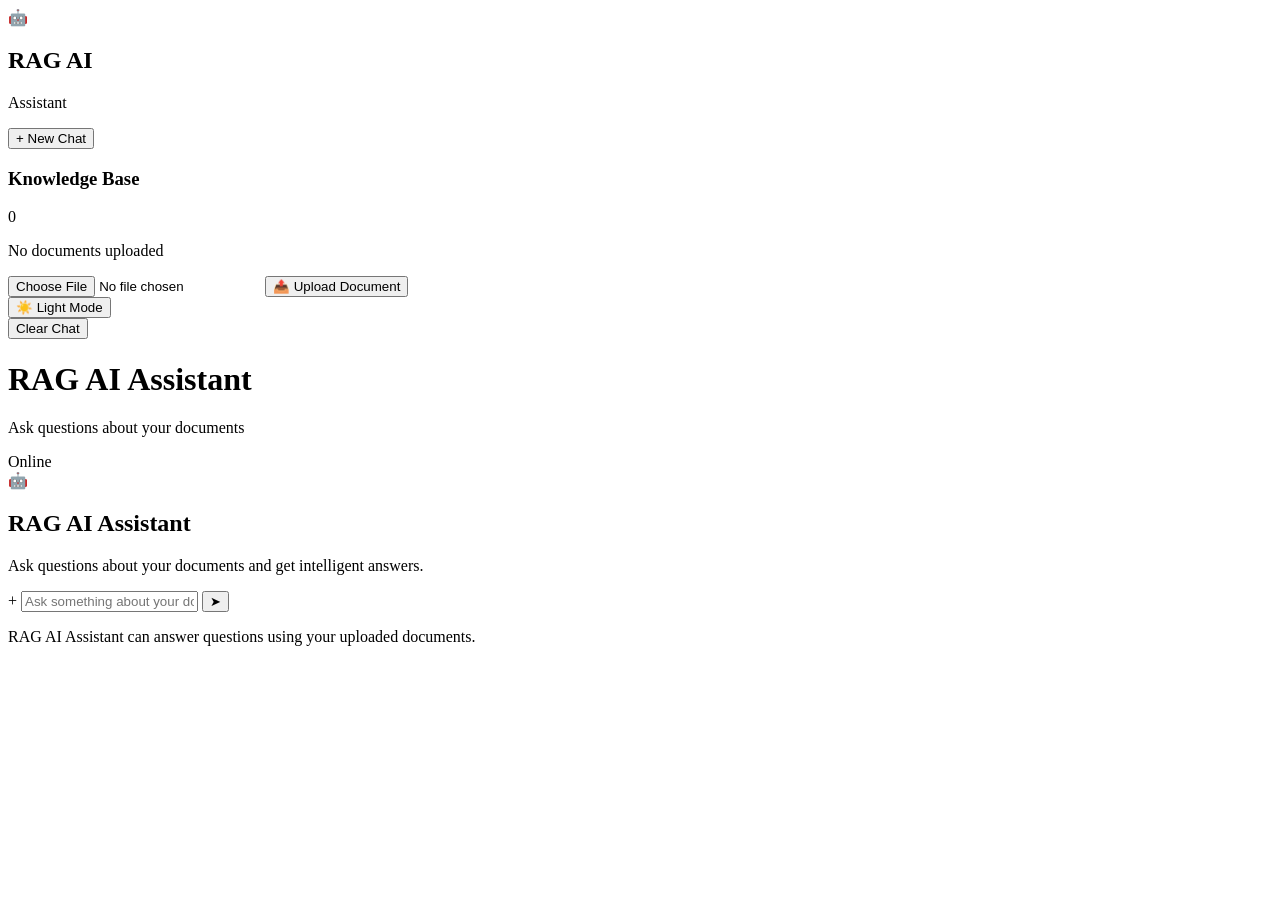
==== index.html @ 44c788e3 "Create index.html" ====
<!DOCTYPE html>
<html lang="en">

<head>
    <meta charset="UTF-8">

    <meta
        name="viewport"
        content="width=device-width, initial-scale=1.0"
    >

    <title>RAG AI Assistant</title>

    <link rel="stylesheet" href="style.css">
</head>

<body>

    <div class="app">

        <!-- SIDEBAR -->
        <aside class="sidebar">

            <!-- BRAND -->
            <div class="sidebar-header">
                <div class="brand-container">
                    <div class="brand-icon">🤖</div>

                    <div class="brand-text">
                        <h2>RAG AI</h2>
                        <p>Assistant</p>
                    </div>
                </div>
            </div>

            <!-- NEW CHAT -->
            <button
                id="newChatButton"
                class="new-chat-button"
                type="button"
            >
                <span class="new-chat-icon">+</span>
                <span>New Chat</span>
            </button>

            <!-- KNOWLEDGE BASE -->
            <div class="document-section">

                <div class="document-section-header">
                    <h3>Knowledge Base</h3>

                    <span
                        id="documentCount"
                        class="document-count"
                    >0</span>
                </div>

                <div
                    id="documentList"
                    class="document-list"
                >
                    <p class="empty-documents">
                        No documents uploaded
                    </p>
                </div>

            </div>

            <!-- SIDEBAR ACTIONS -->
            <div class="sidebar-actions">

                <!-- UPLOAD DOCUMENT -->
                <div class="upload-section">

                    <input
                        type="file"
                        id="fileInput"
                        accept=".pdf,.txt"
                    >

                    <button
                        id="uploadButton"
                        class="sidebar-action-button"
                        type="button"
                    >
                        <span class="action-icon">📤</span>
                        <span>Upload Document</span>
                    </button>

                    <div
                        id="uploadStatus"
                        class="upload-status"
                    ></div>

                </div>

                <!-- THEME -->
                <button
                    id="themeToggle"
                    class="sidebar-action-button"
                    type="button"
                >
                    <span
                        id="themeIcon"
                        class="action-icon"
                    >☀️</span>

                    <span id="themeText">Light Mode</span>
                </button>

            </div>

            <!-- CLEAR CHAT -->
            <button
                id="clearChatButton"
                class="clear-button"
                type="button"
            >
                Clear Chat
            </button>

        </aside>

        <!-- MAIN CONTENT -->
        <main class="main">

            <!-- CHAT HEADER -->
            <header class="chat-header">

                <div>
                    <h1>RAG AI Assistant</h1>
                    <p>Ask questions about your documents</p>
                </div>

                <div class="online-status">
                    <span class="online-dot"></span>
                    <span>Online</span>
                </div>

            </header>

            <!-- CHAT MESSAGES -->
            <section
                id="chatMessages"
                class="chat-messages"
            >

                <div class="welcome-container">

                    <div class="welcome-icon">🤖</div>

                    <h2>RAG AI Assistant</h2>

                    <p>
                        Ask questions about your documents
                        and get intelligent answers.
                    </p>

                </div>

            </section>

            <!-- QUESTION INPUT -->
            <div class="input-area">

                <div class="input-container">

                    <span class="input-plus">+</span>

                    <input
                        type="text"
                        id="questionInput"
                        placeholder="Ask something about your documents..."
                        autocomplete="off"
                    >

                    <button
                        id="askButton"
                        class="ask-button"
                        type="button"
                    >
                        ➤
                    </button>

                </div>

                <p class="input-hint">
                    RAG AI Assistant can answer questions using your uploaded documents.
                </p>

            </div>

            <!-- =========================================
                 IN-APP DOCUMENT VIEWER
                 Hidden until the user clicks View.
                 ========================================= -->
            <section
                id="documentViewer"
                class="document-viewer"
                hidden
                aria-label="Document viewer"
            >

                <div class="document-viewer-header">

                    <div class="document-viewer-heading">
                        <span>📄</span>

                        <h2
                            id="documentViewerTitle"
                        >
                            Document Preview
                        </h2>
                    </div>

                    <button
                        id="closeDocumentViewer"
                        class="close-document-viewer"
                        type="button"
                    >
                        ← Back to Chat
                    </button>

                </div>

                <div
                    id="documentViewerContent"
                    class="document-viewer-content"
                >
                    <p>Select a document to preview it.</p>
                </div>

            </section>

        </main>

    </div>

    <script src="script.js"></script>

</body>
</html>
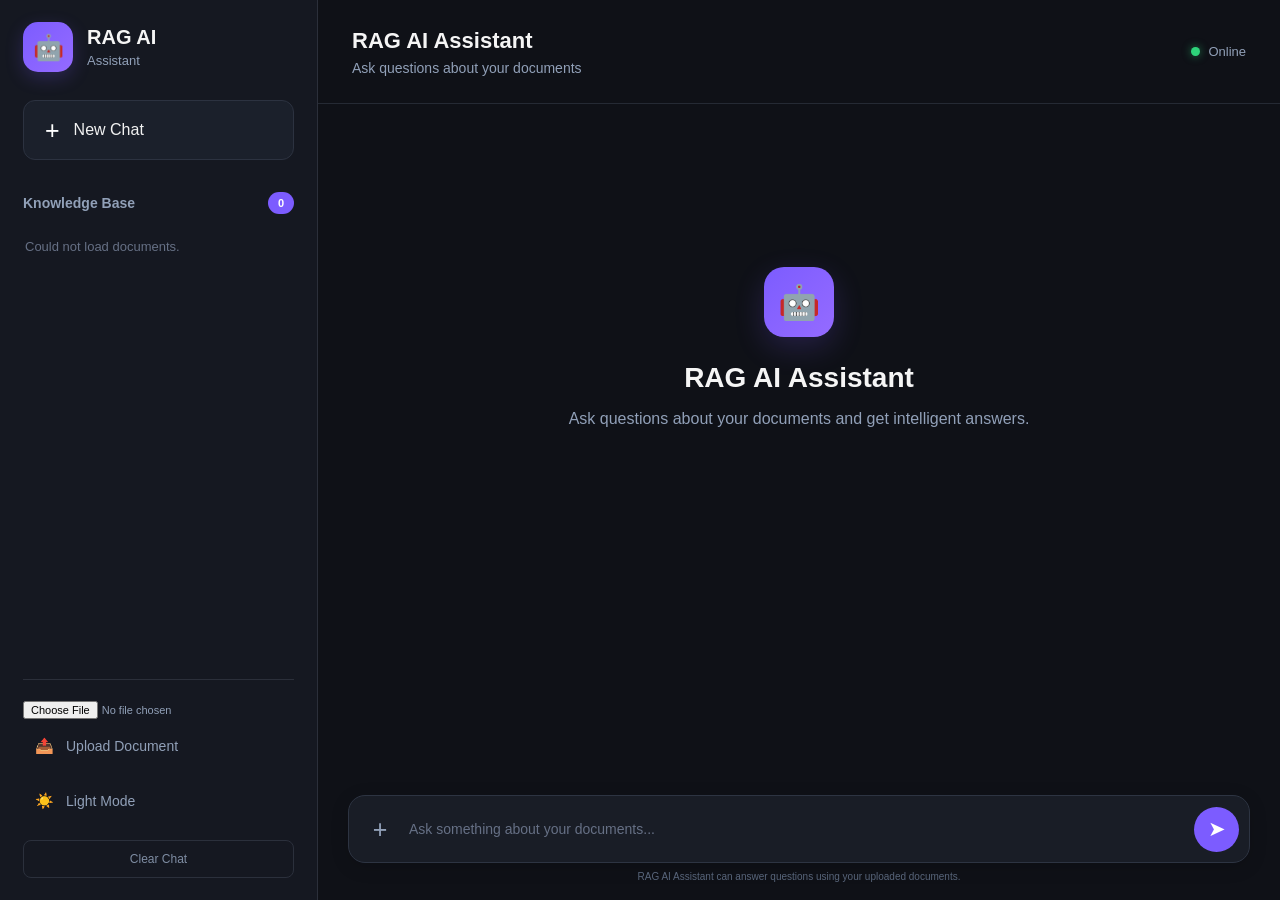
==== commit d359f491: "Update index.html" ====
--- a/index.html
+++ b/index.html
@@ -241,3 +241,5 @@
 
 </body>
 </html>
+
+
--- a/style.css
+++ b/style.css
@@ -0,0 +1,1316 @@
+/* ==================================================
+RESET
+================================================== */
+
+* {
+  margin: 0;
+  padding: 0;
+  box-sizing: border-box;
+  }
+
+html,
+body {
+width: 100%;
+height: 100%;
+}
+
+body {
+font-family: Arial, Helvetica, sans-serif;
+background: #0f1117;
+color: #f5f5f5;
+
+
+--sidebar-background: #151821;
+--sidebar-border: #2b2f3a;
+--main-background: #0f1117;
+--header-background: #0f1117;
+--text-primary: #f5f5f5;
+--text-secondary: #91a0b8;
+--text-muted: #667085;
+--input-background: #191d26;
+--input-border: #2d3442;
+--document-background: transparent;
+--document-hover: #1d2230;
+--source-background: #181c24;
+--source-border: #2c3340;
+--user-background: #1c2230;
+--accent: #7c5cff;
+--accent-hover: #6d4ff0;
+--success: #2ed47a;
+--scrollbar: #3c4352;
+
+overflow: hidden;
+
+
+}
+
+/* ==================================================
+APP
+================================================== */
+
+.app {
+display: flex;
+width: 100%;
+height: 100vh;
+overflow: hidden;
+}
+
+/* ==================================================
+SIDEBAR
+================================================== */
+
+.sidebar {
+width: 318px;
+min-width: 318px;
+height: 100vh;
+background: var(--sidebar-background);
+border-right: 1px solid var(--sidebar-border);
+color: var(--text-primary);
+padding: 22px 23px;
+display: flex;
+flex-direction: column;
+overflow-y: auto;
+}
+
+/* ==================================================
+SIDEBAR HEADER
+================================================== */
+
+.sidebar-header {
+padding: 0;
+margin: 0 0 28px;
+border: none;
+}
+
+.brand-container {
+display: flex;
+align-items: center;
+gap: 14px;
+}
+
+.brand-icon {
+width: 50px;
+height: 50px;
+border-radius: 15px;
+background: linear-gradient(135deg, #7c5cff, #956bff);
+display: flex;
+align-items: center;
+justify-content: center;
+font-size: 25px;
+flex-shrink: 0;
+box-shadow: 0 6px 18px rgba(124, 92, 255, 0.22);
+}
+
+.brand-text h2 {
+font-size: 20px;
+font-weight: 700;
+color: #f5f5f5;
+margin-bottom: 4px;
+}
+
+.brand-text p {
+color: #91a0b8;
+font-size: 13px;
+}
+
+/* ==================================================
+NEW CHAT
+================================================== */
+
+.new-chat-button {
+width: 100%;
+height: 60px;
+border-radius: 12px;
+background: #1b202b;
+border: 1px solid #2c3240;
+color: #f1f1f1;
+display: flex;
+align-items: center;
+gap: 14px;
+padding: 0 21px;
+font-size: 16px;
+font-weight: 500;
+margin-bottom: 32px;
+text-align: left;
+cursor: pointer;
+}
+
+.new-chat-button:hover {
+background: #222735;
+border-color: #3a4150;
+}
+
+.new-chat-icon {
+font-size: 25px;
+font-weight: 300;
+line-height: 1;
+color: #ffffff;
+}
+
+/* ==================================================
+DOCUMENT SECTION
+================================================== */
+
+.document-section {
+margin: 0;
+flex: 1;
+min-height: 0;
+}
+
+.document-section-header {
+display: flex;
+align-items: center;
+justify-content: space-between;
+margin-bottom: 17px;
+}
+
+.document-section-header h3 {
+font-size: 14px;
+font-weight: 600;
+color: #91a0b8;
+}
+
+.document-count {
+min-width: 26px;
+height: 22px;
+padding: 0 7px;
+border-radius: 11px;
+background: #7c5cff;
+color: white;
+display: flex;
+align-items: center;
+justify-content: center;
+font-size: 11px;
+font-weight: 700;
+}
+
+/* ==================================================
+DOCUMENT LIST
+================================================== */
+
+.document-list {
+display: flex;
+flex-direction: column;
+gap: 4px;
+}
+
+.document-item {
+width: 100%;
+min-height: 43px;
+padding: 9px 10px;
+background: transparent;
+border: 1px solid transparent;
+border-radius: 8px;
+color: #9aa8bd;
+display: flex;
+align-items: center;
+gap: 9px;
+transition: 0.2s ease;
+}
+
+.document-item:hover {
+background: var(--document-hover);
+border-color: #282f3c;
+}
+
+.document-item::before {
+content: "📄";
+font-size: 15px;
+flex-shrink: 0;
+}
+
+.document-item span {
+flex: 1;
+min-width: 0;
+overflow: hidden;
+text-overflow: ellipsis;
+white-space: nowrap;
+font-size: 13px;
+color: #91a0b8;
+}
+
+/* ==================================================
+VIEW DOCUMENT BUTTON
+================================================== */
+
+.view-document-button {
+flex-shrink: 0;
+padding: 5px 9px;
+margin-left: 8px;
+border: 1px solid #7c5cff;
+border-radius: 6px;
+background: #7c5cff;
+color: #ffffff;
+font-size: 12px;
+cursor: pointer;
+transition: background 0.2s ease;
+}
+
+.view-document-button:hover {
+background: #6d4ff0;
+}
+
+/* ==================================================
+DELETE DOCUMENT BUTTON
+================================================== */
+
+.delete-document-button {
+flex-shrink: 0;
+width: 27px;
+height: 27px;
+border: none;
+background: transparent;
+color: #768196;
+font-size: 14px;
+cursor: pointer;
+padding: 0;
+border-radius: 6px;
+display: flex;
+align-items: center;
+justify-content: center;
+opacity: 0;
+transition: 0.2s ease;
+}
+
+.document-item:hover .delete-document-button {
+opacity: 1;
+}
+
+.delete-document-button:hover {
+background: rgba(239, 68, 68, 0.12);
+color: #ef4444;
+}
+
+.delete-document-button:disabled {
+opacity: 0.5;
+cursor: not-allowed;
+}
+
+/* ==================================================
+EMPTY DOCUMENTS
+================================================== */
+
+.empty-documents {
+color: #667085;
+font-size: 13px;
+padding: 8px 2px;
+}
+
+/* ==================================================
+SIDEBAR ACTIONS
+================================================== */
+
+.sidebar-actions {
+border-top: 1px solid #2b2f3a;
+padding-top: 20px;
+margin-top: 20px;
+display: flex;
+flex-direction: column;
+gap: 6px;
+}
+
+/* ==================================================
+UPLOAD SECTION
+================================================== */
+
+.upload-section {
+width: 100%;
+}
+
+#fileInput {
+width: 100%;
+margin-bottom: 6px;
+color: #91a0b8;
+font-size: 11px;
+background: transparent;
+}
+
+/* ==================================================
+SIDEBAR ACTION BUTTON
+================================================== */
+
+.sidebar-action-button {
+width: 100%;
+min-height: 42px;
+padding: 9px 10px;
+border-radius: 8px;
+background: transparent;
+color: #91a0b8;
+border: 1px solid transparent;
+display: flex;
+align-items: center;
+gap: 12px;
+font-size: 14px;
+text-align: left;
+cursor: pointer;
+transition: 0.2s ease;
+}
+
+.sidebar-action-button:hover {
+background: #1d2230;
+color: #dce3ef;
+}
+
+.action-icon {
+width: 20px;
+display: flex;
+align-items: center;
+justify-content: center;
+font-size: 15px;
+}
+
+/* ==================================================
+UPLOAD STATUS
+================================================== */
+
+.upload-status {
+margin-top: 7px;
+font-size: 11px;
+line-height: 1.5;
+color: #7f8da3;
+}
+
+/* ==================================================
+CLEAR BUTTON
+================================================== */
+
+.clear-button {
+width: 100%;
+margin-top: 18px;
+padding: 11px;
+border-radius: 8px;
+background: transparent;
+color: #7f8da3;
+border: 1px solid #2b303c;
+font-size: 12px;
+cursor: pointer;
+transition: 0.2s ease;
+}
+
+.clear-button:hover {
+background: #1d2230;
+color: #dce3ef;
+}
+
+/* ==================================================
+MAIN
+================================================== */
+
+.main {
+flex: 1;
+min-width: 0;
+height: 100vh;
+display: flex;
+flex-direction: column;
+background: var(--main-background);
+overflow: hidden;
+}
+
+/* ==================================================
+CHAT HEADER
+================================================== */
+
+.chat-header {
+height: 104px;
+flex-shrink: 0;
+padding: 0 34px;
+background: var(--header-background);
+border-bottom: 1px solid #252a34;
+display: flex;
+align-items: center;
+justify-content: space-between;
+}
+
+.chat-header h1 {
+font-size: 22px;
+font-weight: 700;
+color: var(--text-primary);
+margin-bottom: 6px;
+}
+
+.chat-header p {
+color: var(--text-secondary);
+font-size: 14px;
+}
+
+/* ==================================================
+ONLINE STATUS
+================================================== */
+
+.online-status {
+display: flex;
+align-items: center;
+gap: 8px;
+color: #91a0b8;
+font-size: 13px;
+}
+
+.online-dot {
+width: 9px;
+height: 9px;
+border-radius: 50%;
+background: var(--success);
+box-shadow: 0 0 8px rgba(46, 212, 122, 0.55);
+}
+
+/* ==================================================
+CHAT
+================================================== */
+
+.chat-messages {
+flex: 1;
+min-height: 0;
+overflow-y: auto;
+padding: 40px 30px 150px;
+}
+
+/* ==================================================
+WELCOME
+================================================== */
+
+.welcome-container {
+min-height: 100%;
+display: flex;
+flex-direction: column;
+align-items: center;
+justify-content: center;
+text-align: center;
+padding-bottom: 90px;
+}
+
+.welcome-icon {
+width: 70px;
+height: 70px;
+border-radius: 20px;
+background: linear-gradient(135deg, #7c5cff, #956bff);
+display: flex;
+align-items: center;
+justify-content: center;
+font-size: 34px;
+margin-bottom: 25px;
+box-shadow: 0 10px 30px rgba(124, 92, 255, 0.2);
+}
+
+.welcome-container h2 {
+font-size: 28px;
+font-weight: 700;
+color: var(--text-primary);
+margin-bottom: 12px;
+}
+
+.welcome-container p {
+color: var(--text-secondary);
+font-size: 16px;
+max-width: 600px;
+line-height: 1.6;
+}
+
+/* ==================================================
+MESSAGE
+================================================== */
+
+.message {
+width: 100%;
+max-width: 900px;
+margin: 0 auto 30px;
+animation: messageAppear 0.25s ease;
+}
+
+@keyframes messageAppear {
+from {
+opacity: 0;
+transform: translateY(5px);
+}
+
+
+to {
+    opacity: 1;
+    transform: translateY(0);
+}
+
+
+}
+
+/* ==================================================
+MESSAGE LABEL
+================================================== */
+
+.message-label {
+font-size: 12px;
+font-weight: 700;
+margin-bottom: 9px;
+color: #91a0b8;
+}
+
+.assistant-message .message-label {
+color: #9b83ff;
+}
+
+.user-message .message-label {
+color: #91a0b8;
+}
+
+/* ==================================================
+MESSAGE CONTENT
+================================================== */
+
+.message-content {
+line-height: 1.75;
+font-size: 15px;
+color: var(--text-primary);
+overflow-wrap: anywhere;
+}
+
+.user-message .message-content {
+display: inline-block;
+background: var(--user-background);
+border: 1px solid #293140;
+padding: 12px 16px;
+border-radius: 12px;
+max-width: 90%;
+color: #e5e7eb;
+}
+
+/* ==================================================
+SOURCES
+================================================== */
+
+.sources {
+margin-top: 20px;
+max-width: 560px;
+}
+
+.sources-title {
+font-size: 12px;
+font-weight: 700;
+color: #91a0b8;
+margin-bottom: 9px;
+}
+
+.source-card {
+border: 1px solid var(--source-border);
+background: var(--source-background);
+border-radius: 9px;
+padding: 11px 13px;
+margin-bottom: 7px;
+transition: 0.2s ease;
+}
+
+.source-card:hover {
+border-color: #3a4250;
+background: #1c212b;
+}
+
+.source-file {
+font-size: 12px;
+font-weight: 600;
+color: #dce3ef;
+}
+
+.source-location {
+font-size: 11px;
+color: #758298;
+margin-top: 4px;
+}
+
+/* ==================================================
+THINKING INDICATOR
+================================================== */
+
+.thinking-container {
+display: flex;
+align-items: center;
+gap: 8px;
+color: #91a0b8;
+}
+
+.thinking-text {
+font-size: 14px;
+}
+
+.thinking-dots {
+display: flex;
+gap: 4px;
+}
+
+.thinking-dot {
+width: 6px;
+height: 6px;
+background: #7c5cff;
+border-radius: 50%;
+animation: thinkingAnimation 1.4s infinite ease-in-out;
+}
+
+.thinking-dot:nth-child(1) {
+animation-delay: 0s;
+}
+
+.thinking-dot:nth-child(2) {
+animation-delay: 0.2s;
+}
+
+.thinking-dot:nth-child(3) {
+animation-delay: 0.4s;
+}
+
+@keyframes thinkingAnimation {
+0%,
+60%,
+100% {
+transform: translateY(0);
+opacity: 0.4;
+}
+
+
+30% {
+    transform: translateY(-5px);
+    opacity: 1;
+}
+
+
+}
+
+/* ==================================================
+INPUT AREA
+================================================== */
+
+.input-area {
+flex-shrink: 0;
+padding: 0 30px 18px;
+background: var(--main-background);
+}
+
+.input-container {
+width: 100%;
+max-width: 1055px;
+min-height: 68px;
+margin: 0 auto;
+padding: 8px 10px 8px 17px;
+display: flex;
+align-items: center;
+gap: 10px;
+background: var(--input-background);
+border: 1px solid var(--input-border);
+border-radius: 17px;
+box-shadow: 0 4px 18px rgba(0, 0, 0, 0.15);
+}
+
+.input-container:focus-within {
+border-color: #454d5d;
+box-shadow: 0 0 0 2px rgba(124, 92, 255, 0.08);
+}
+
+.input-plus {
+flex-shrink: 0;
+width: 28px;
+height: 28px;
+display: flex;
+align-items: center;
+justify-content: center;
+color: #91a0b8;
+font-size: 25px;
+font-weight: 300;
+}
+
+#questionInput {
+flex: 1;
+min-width: 0;
+height: 48px;
+padding: 0 5px;
+border: none;
+outline: none;
+background: transparent;
+color: var(--text-primary);
+font-size: 14px;
+}
+
+#questionInput::placeholder {
+color: #667085;
+}
+
+.ask-button {
+flex-shrink: 0;
+width: 45px;
+height: 45px;
+padding: 0;
+border: none;
+border-radius: 50%;
+background: var(--accent);
+color: white;
+display: flex;
+align-items: center;
+justify-content: center;
+font-size: 21px;
+font-weight: 400;
+cursor: pointer;
+transition: 0.2s ease;
+}
+
+.ask-button:hover {
+background: var(--accent-hover);
+transform: translateY(-1px);
+}
+
+.ask-button:disabled {
+opacity: 0.55;
+cursor: not-allowed;
+transform: none;
+}
+
+.input-hint {
+max-width: 1055px;
+margin: 8px auto 0;
+text-align: center;
+font-size: 10px;
+color: #58657a;
+}
+
+/* ==================================================
+SCROLLBAR
+================================================== */
+
+.chat-messages::-webkit-scrollbar,
+.sidebar::-webkit-scrollbar,
+.document-viewer-content::-webkit-scrollbar,
+.document-viewer-content pre::-webkit-scrollbar {
+width: 7px;
+height: 7px;
+}
+
+.chat-messages::-webkit-scrollbar-track,
+.sidebar::-webkit-scrollbar-track,
+.document-viewer-content::-webkit-scrollbar-track,
+.document-viewer-content pre::-webkit-scrollbar-track {
+background: transparent;
+}
+
+.chat-messages::-webkit-scrollbar-thumb,
+.sidebar::-webkit-scrollbar-thumb,
+.document-viewer-content::-webkit-scrollbar-thumb,
+.document-viewer-content pre::-webkit-scrollbar-thumb {
+background: var(--scrollbar);
+border-radius: 10px;
+}
+
+.chat-messages::-webkit-scrollbar-thumb:hover,
+.sidebar::-webkit-scrollbar-thumb:hover,
+.document-viewer-content::-webkit-scrollbar-thumb:hover,
+.document-viewer-content pre::-webkit-scrollbar-thumb:hover {
+background: #515a6b;
+}
+
+/* ==================================================
+LIGHT THEME
+================================================== */
+
+body.light-theme {
+--sidebar-background: #f8f9fb;
+--sidebar-border: #e1e5eb;
+--main-background: #ffffff;
+--header-background: #ffffff;
+--text-primary: #20242c;
+--text-secondary: #667085;
+--text-muted: #98a2b3;
+--input-background: #ffffff;
+--input-border: #d9dee7;
+--document-background: transparent;
+--document-hover: #eef1f6;
+--source-background: #f8f9fb;
+--source-border: #e1e5eb;
+--user-background: #f0f2f5;
+--scrollbar: #c5cad3;
+}
+
+body.light-theme .brand-text h2 {
+color: #20242c;
+}
+
+body.light-theme .new-chat-button {
+background: #ffffff;
+border-color: #dfe3ea;
+color: #20242c;
+}
+
+body.light-theme .new-chat-button:hover {
+background: #eef1f6;
+}
+
+body.light-theme .document-item span {
+color: #596579;
+}
+
+body.light-theme .sidebar-action-button {
+color: #596579;
+}
+
+body.light-theme .sidebar-action-button:hover {
+background: #eef1f6;
+color: #20242c;
+}
+
+body.light-theme .clear-button {
+border-color: #dfe3ea;
+color: #667085;
+}
+
+body.light-theme .clear-button:hover {
+background: #eef1f6;
+color: #20242c;
+}
+
+body.light-theme .chat-header {
+border-color: #e7e9ee;
+}
+
+body.light-theme .chat-header h1 {
+color: #20242c;
+}
+
+body.light-theme .welcome-container h2 {
+color: #20242c;
+}
+
+body.light-theme .message-content {
+color: #303642;
+}
+
+body.light-theme .user-message .message-content {
+background: #f0f2f5;
+border-color: #e1e5eb;
+color: #303642;
+}
+
+body.light-theme .source-card {
+background: #f8f9fb;
+border-color: #e1e5eb;
+}
+
+body.light-theme .source-card:hover {
+background: #f1f3f6;
+border-color: #d4d9e1;
+}
+
+body.light-theme .source-file {
+color: #303642;
+}
+
+body.light-theme .source-location {
+color: #7b8494;
+}
+
+body.light-theme .input-container {
+box-shadow: 0 4px 18px rgba(16, 24, 40, 0.06);
+}
+
+body.light-theme #questionInput {
+color: #20242c;
+}
+
+body.light-theme .input-plus {
+color: #667085;
+}
+
+body.light-theme .view-document-button {
+color: #ffffff;
+}
+
+/* ==================================================
+SOURCE TEXT VISIBILITY FIX
+================================================== */
+
+.source-card summary {
+display: block;
+cursor: pointer;
+color: var(--text-primary);
+}
+
+.source-card summary::marker {
+color: var(--text-secondary);
+}
+
+.source-excerpts,
+.source-page-section,
+.source-page-passages {
+display: block;
+width: 100%;
+min-width: 0;
+}
+
+.source-page-section {
+margin-top: 14px;
+}
+
+.source-page-section:first-child {
+margin-top: 10px;
+}
+
+.source-excerpt {
+display: block;
+width: 100%;
+margin-top: 10px;
+padding: 10px;
+border: 1px solid var(--source-border);
+border-radius: 7px;
+background: var(--main-background);
+}
+
+.source-excerpt-heading {
+display: block;
+margin-bottom: 7px;
+color: var(--text-secondary);
+font-size: 12px;
+font-weight: 600;
+}
+
+.source-excerpt-text {
+display: block;
+width: 100%;
+color: var(--text-primary);
+font-size: 13px;
+line-height: 1.7;
+white-space: pre-wrap;
+overflow-wrap: anywhere;
+opacity: 1;
+visibility: visible;
+}
+
+body.light-theme .source-excerpt-text {
+color: #303642;
+}
+
+/* ==================================================
+IN-APP DOCUMENT VIEWER
+================================================== */
+
+.document-viewer[hidden] {
+display: none !important;
+}
+
+.document-viewer {
+flex: 1 1 0;
+min-width: 0;
+min-height: 0;
+margin: 16px 20px 20px;
+display: flex;
+flex-direction: column;
+overflow: hidden;
+background: var(--input-background);
+border: 1px solid var(--input-border);
+border-radius: 14px;
+}
+
+.document-viewer-header {
+flex: 0 0 auto;
+min-height: 64px;
+padding: 12px 18px;
+display: flex;
+align-items: center;
+justify-content: space-between;
+gap: 12px;
+background: var(--sidebar-background);
+border-bottom: 1px solid var(--input-border);
+}
+
+.document-viewer-heading {
+display: flex;
+align-items: center;
+gap: 10px;
+min-width: 0;
+}
+
+.document-viewer-heading h2 {
+font-size: 15px;
+font-weight: 600;
+color: var(--text-primary);
+overflow-wrap: anywhere;
+}
+
+.close-document-viewer {
+flex-shrink: 0;
+padding: 9px 12px;
+border: 1px solid var(--input-border);
+border-radius: 8px;
+background: var(--main-background);
+color: var(--text-primary);
+font-size: 12px;
+cursor: pointer;
+transition: background 0.2s ease;
+}
+
+.close-document-viewer:hover {
+background: var(--document-hover);
+}
+
+/*
+The viewer fills the space below the app header.
+Flex sizing is used instead of a fixed pixel height.
+*/
+
+.document-viewer-content {
+flex: 1 1 0;
+width: 100%;
+min-width: 0;
+min-height: 0;
+overflow: hidden;
+padding: 0;
+display: flex;
+flex-direction: column;
+color: var(--text-primary);
+}
+
+/* ==================================================
+   PDF VIEWER — FULL AVAILABLE SIZE
+   ================================================== */
+
+.document-viewer-content iframe {
+    display: block;
+    flex: 1 1 0;
+    width: 100%;
+    height: 100%;
+    min-width: 0;
+    min-height: 0;
+    border: none;
+    background: #ffffff;
+}
+
+/* Make the viewer use all available main-panel space */
+.main {
+    position: relative;
+    min-width: 0;
+    min-height: 0;
+}
+
+.document-viewer {
+    flex: 1 1 auto;
+    min-width: 0;
+    min-height: 0;
+    height: 0;
+}
+
+.document-viewer-content {
+    display: flex;
+    flex: 1 1 auto;
+    min-width: 0;
+    min-height: 0;
+    height: 0;
+    overflow: hidden;
+    padding: 0;
+}
+
+
+
+/* ==================================================
+TXT VIEWER
+================================================== */
+
+.document-viewer-content pre {
+flex: 1 1 0;
+width: 100%;
+height: 100%;
+min-width: 0;
+min-height: 0;
+margin: 0;
+padding: 22px;
+overflow: auto;
+border: none;
+background: var(--main-background);
+color: var(--text-primary);
+font-family: Consolas, "Courier New", monospace;
+font-size: 14px;
+line-height: 1.8;
+white-space: pre-wrap;
+overflow-wrap: anywhere;
+}
+
+.document-viewer-message {
+padding: 24px;
+text-align: center;
+color: var(--text-secondary);
+font-size: 14px;
+line-height: 1.7;
+}
+
+.document-viewer-loading {
+padding: 24px;
+color: var(--text-secondary);
+text-align: center;
+}
+
+/* ==================================================
+MOBILE
+================================================== */
+
+@media (max-width: 900px) {
+.sidebar {
+width: 270px;
+min-width: 270px;
+}
+
+
+.chat-header {
+    padding: 0 24px;
+}
+
+.chat-messages {
+    padding-left: 20px;
+    padding-right: 20px;
+}
+
+.input-area {
+    padding-left: 20px;
+    padding-right: 20px;
+}
+
+
+}
+
+@media (max-width: 700px) {
+body {
+overflow: auto;
+}
+
+
+.app {
+    flex-direction: column;
+    height: auto;
+    min-height: 100vh;
+    overflow: visible;
+}
+
+.sidebar {
+    width: 100%;
+    min-width: 100%;
+    height: auto;
+    max-height: none;
+    border-right: none;
+    border-bottom: 1px solid var(--sidebar-border);
+    padding: 16px;
+}
+
+.document-section {
+    flex: none;
+    max-height: 200px;
+    overflow-y: auto;
+}
+
+.sidebar-actions {
+    margin-top: 15px;
+}
+
+.clear-button {
+    margin-top: 10px;
+}
+
+.main {
+    width: 100%;
+    height: auto;
+    min-height: calc(100vh - 500px);
+    overflow: visible;
+}
+
+.chat-header {
+    height: auto;
+    min-height: 78px;
+    padding: 15px 18px;
+}
+
+.chat-header h1 {
+    font-size: 18px;
+}
+
+.chat-header p {
+    font-size: 12px;
+}
+
+.online-status {
+    display: none;
+}
+
+.chat-messages {
+    min-height: 45vh;
+    padding: 25px 16px 120px;
+}
+
+.welcome-container {
+    padding: 30px 10px 80px;
+}
+
+.welcome-container h2 {
+    font-size: 23px;
+}
+
+.welcome-container p {
+    font-size: 14px;
+}
+
+.message {
+    margin-bottom: 25px;
+}
+
+.message-content {
+    font-size: 14px;
+}
+
+.input-area {
+    padding: 8px 10px 14px;
+}
+
+.input-container {
+    min-height: 58px;
+    border-radius: 14px;
+    padding-left: 12px;
+}
+
+#questionInput {
+    font-size: 13px;
+}
+
+.ask-button {
+    width: 40px;
+    height: 40px;
+    font-size: 18px;
+}
+
+.input-hint {
+    font-size: 9px;
+}
+
+.document-viewer {
+    flex: none;
+    width: calc(100% - 24px);
+    height: 75vh;
+    min-height: 500px;
+    margin: 12px;
+}
+
+.document-viewer-header {
+    padding: 10px;
+    align-items: flex-start;
+}
+
+.document-viewer-heading h2 {
+    font-size: 13px;
+}
+
+.close-document-viewer {
+    padding: 8px;
+    font-size: 11px;
+}
+
+.document-viewer-content {
+    padding: 0;
+}
+
+.document-viewer-content iframe {
+    width: 100%;
+    height: 100%;
+    min-height: 0;
+}
+
+.document-viewer-content pre {
+    padding: 14px;
+    font-size: 13px;
+}
+
+
+}
